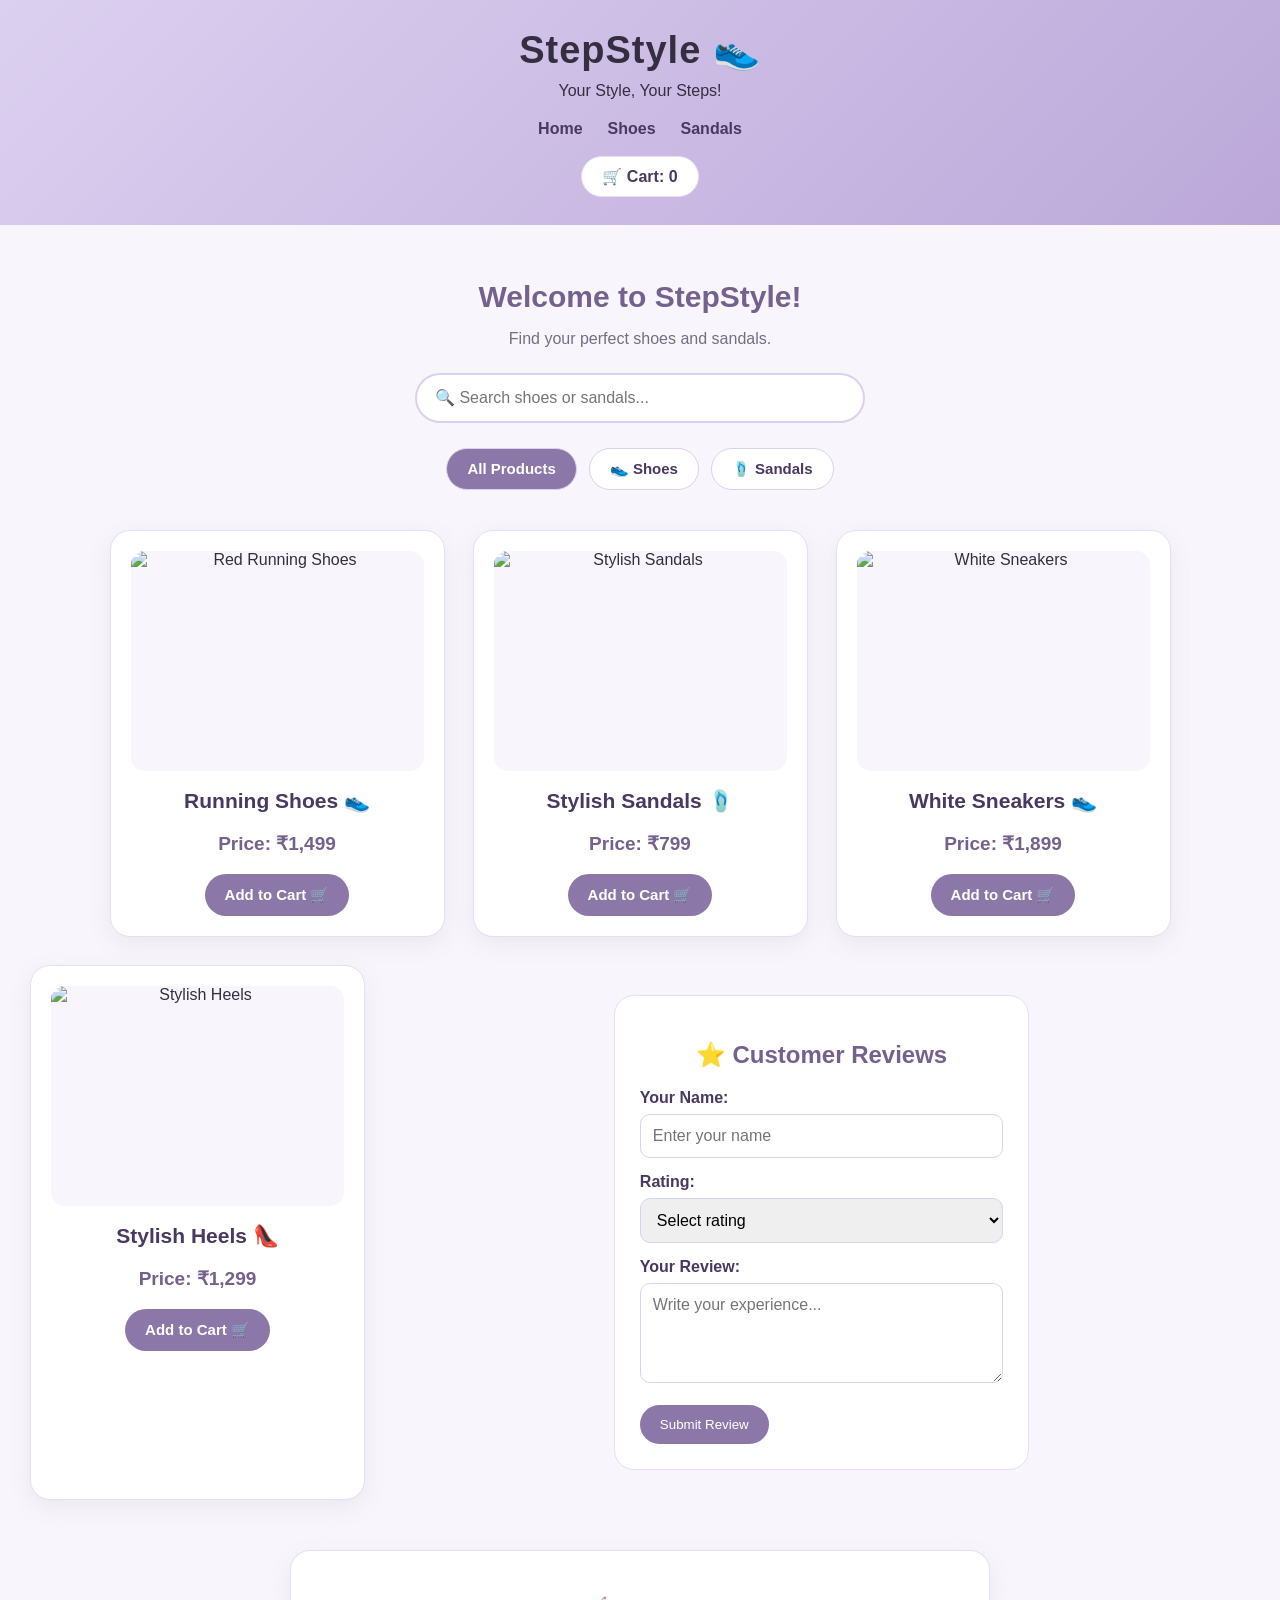
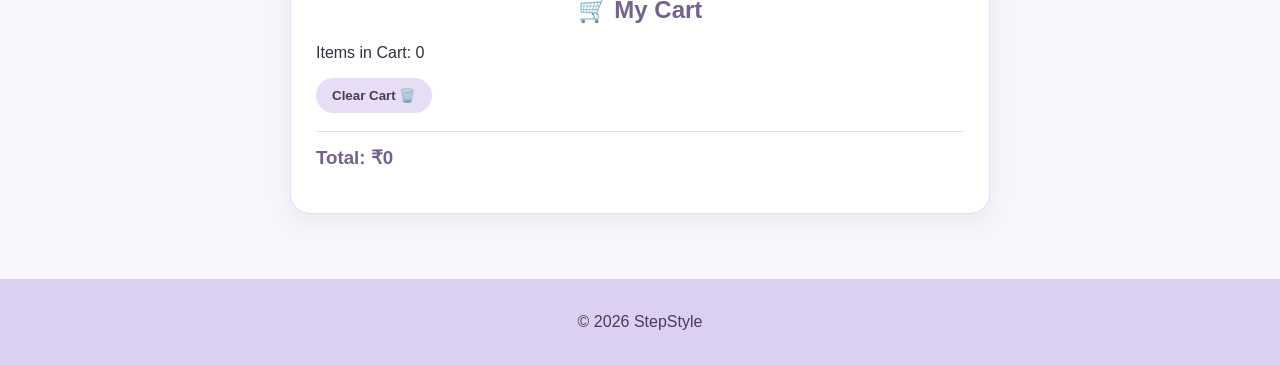
==== index.html @ 9fd386b1 "Move website files to root" ====
<!DOCTYPE html>
<html lang="en">
<head>
    <meta charset="UTF-8">
    <meta name="viewport" content="width=device-width, initial-scale=1.0">
    <title>StepStyle - Shoes & Sandals</title>
    <link rel="stylesheet" href="style.css">
</head>

<body>

    <header>
        <h1>StepStyle 👟</h1>
        <p>Your Style, Your Steps!</p>

        <nav>
            <a href="#">Home</a>
            <a href="#shoes">Shoes</a>
            <a href="#sandals">Sandals</a>
        </nav>
        
<div class="cart-badge">
    🛒 Cart: <span id="header-cart-count">0</span>
</div>

    </header>

    <main>
        <h2>Welcome to StepStyle!</h2>
        <p>Find your perfect shoes and sandals.</p>
        
<div class="search-container">
    <input
        type="text"
        id="searchInput"
        placeholder="🔍 Search shoes or sandals..."
        oninput="searchProducts()"
    >
</div>

<div class="category-filter">
    <button class="category-btn active" onclick="filterCategory('all', this)">
        All Products
    </button>

    <button class="category-btn" onclick="filterCategory('shoes', this)">
        👟 Shoes
    </button>

    <button class="category-btn" onclick="filterCategory('sandals', this)">
        🩴 Sandals
    </button>
</div>

        
<div class="product-container">

    <div class="product-card" id="shoes">
        <img src="https://images.unsplash.com/photo-1542291026-7eec264c27ff?w=500"
             alt="Red Running Shoes">

        <h3>Running Shoes 👟</h3>
        <p>Price: ₹1,499</p>

        <button onclick="addToCart('Running Shoes', 1499)">
            Add to Cart 🛒
        </button>
    </div>

    <div class="product-card" id="sandals">
        <img src="images/sandals.jpg" alt="Stylish Sandals">

        <h3>Stylish Sandals 🩴</h3>
        <p>Price: ₹799</p>

        <button onclick="addToCart('Stylish Sandals', 799)">
            Add to Cart 🛒
        </button>
    </div>
    
<div class="product-card" id="sneakers">
    <img src="https://images.unsplash.com/photo-1552346154-21d32810aba3?w=500"
         alt="White Sneakers">
    <h3>White Sneakers 👟</h3>
    <p>Price: ₹1,899</p>
    <button onclick="addToCart('White Sneakers', 1899)">
        Add to Cart 🛒
    </button>
</div>

<div class="product-card" id="heels">
    <img src="https://images.unsplash.com/photo-1543163521-1bf539c55dd2?w=500"
         alt="Stylish Heels">
    <h3>Stylish Heels 👠</h3>
    <p>Price: ₹1,299</p>
    <button onclick="addToCart('Stylish Heels', 1299)">
        Add to Cart 🛒
    </button>
</div>

<section id="reviews">
    <h2>⭐ Customer Reviews</h2>

    <form id="review-form">
        <label for="review-name">Your Name:</label>
        <input type="text" id="review-name"
               placeholder="Enter your name" required>

        <label for="review-rating">Rating:</label>
        <select id="review-rating" required>
            <option value="">Select rating</option>
            <option value="5">⭐⭐⭐⭐⭐ - Excellent</option>
            <option value="4">⭐⭐⭐⭐ - Very Good</option>
            <option value="3">⭐⭐⭐ - Good</option>
            <option value="2">⭐⭐ - Average</option>
            <option value="1">⭐ - Poor</option>
        </select>

        <label for="review-message">Your Review:</label>
        <textarea id="review-message"
                  placeholder="Write your experience..."
                  required></textarea>

        <button type="submit">Submit Review</button>
    </form>

    <div id="review-list"></div>
</section>

</div>


<section id="cart">
    <h2>🛒 My Cart</h2>
    <p>Items in Cart: <span id="cart-count">0</span></p>
    <ul id="cart-items"></ul>   
<button onclick="clearCart()">Clear Cart 🗑️</button>

    <h3>Total: ₹<span id="cart-total">0</span></h3>
</section>

</main>

<footer>
    <p>© 2026 StepStyle</p>
</footer>

<script src="script.js"></script>
</body>
</html>
---- style.css ----
/* Basic page */
* {
    box-sizing: border-box;
}

body {
    margin: 0;
    font-family: Arial, sans-serif;
    background-color: #F8F6FC;
    color: #352D40;
}

/* Header */
header {
    background: linear-gradient(135deg, #DCD0F0, #BBA8D9);
    color: #352D40;
    text-align: center;
    padding: 28px 15px;
}

header h1 {
    margin: 0;
    font-size: 38px;
    letter-spacing: 1px;
}

header p {
    margin: 10px 0 20px;
}

/* Navigation */
nav {
    display: flex;
    justify-content: center;
    flex-wrap: wrap;
    gap: 25px;
}

nav a {
    color: #49385F;
    text-decoration: none;
    font-weight: bold;
    transition: color 0.3s;
}

nav a:hover {
    color: #75618D;
}

/* Main content */
main {
    padding: 30px 20px;
    text-align: center;
}

main > h2 {
    color: #75618D;
    font-size: 30px;
    margin-bottom: 10px;
}

main > p {
    color: #756D80;
}

/* Product layout */
.product-container {
    display: flex;
    flex-wrap: wrap;
    justify-content: center;
    align-items: stretch;
    gap: 28px;
    padding: 30px 10px;
}

/* Product cards */
.product-card {
    width: 335px;
    max-width: 100%;
    padding: 20px;
    background-color: #FFFFFF;
    border: 1px solid #E7DDF5;
    border-radius: 20px;
    box-shadow: 0 7px 22px rgba(117, 97, 141, 0.10);
    text-align: center;
    transition: box-shadow 0.3s ease;
}

.product-card:hover {
    box-shadow: 0 10px 28px rgba(117, 97, 141, 0.18);
}

/* Product images */
.product-card img {
    display: block;
    width: 100%;
    height: 220px;
    object-fit: contain;
    background-color: #F8F6FC;
    border-radius: 14px;
    margin-bottom: 18px;
}

/* Product name */
.product-card h3 {
    color: #49385F;
    margin: 12px 0;
    font-size: 21px;
}

/* Product price */
.product-card p {
    color: #75618D;
    font-size: 19px;
    font-weight: bold;
}

/* Buttons */
button {
    font-family: inherit;
    cursor: pointer;
}

.product-card button {
    background-color: #8C78A8;
    color: white;
    border: none;
    padding: 12px 20px;
    border-radius: 25px;
    font-size: 15px;
    font-weight: bold;
    transition: background-color 0.3s, box-shadow 0.3s;
}

.product-card button:hover {
    background-color: #75618D;
    box-shadow: 0 4px 12px rgba(117, 97, 141, 0.20);
}

/* Shopping cart */
#cart {
    max-width: 700px;
    margin: 20px auto 35px;
    padding: 25px;
    background-color: #FFFFFF;
    border: 1px solid #E7DDF5;
    border-radius: 20px;
    box-shadow: 0 7px 22px rgba(117, 97, 141, 0.10);
    text-align: left;
}

#cart h2 {
    color: #75618D;
    text-align: center;
}

#cart ul {
    padding-left: 25px;
}

#cart li {
    padding: 10px 0;
    line-height: 1.8;
}

/* Remove button */
#cart li button {
    background-color: #E7DDF5;
    color: #49385F;
    border: none;
    border-radius: 15px;
    padding: 7px 12px;
    margin-left: 8px;
}

#cart li button:hover {
    background-color: #DCD0F0;
}

#cart h3 {
    color: #75618D;
    border-top: 1px solid #E7DDF5;
    padding-top: 15px;
}

/* Footer */
footer {
    background-color: #DCD0F0;
    color: #49385F;
    text-align: center;
    padding: 18px;
}

/* Mobile-friendly design */
@media (max-width: 600px) {
    header h1 {
        font-size: 30px;
    }

    main {
        padding: 20px 12px;
    }

    main > h2 {
        font-size: 25px;
    }

    .product-container {
        flex-direction: column;
        align-items: center;
        padding: 20px 0;
    }

    .product-card {
        width: 100%;
        max-width: 335px;
    }

    #cart {
        margin: 15px 5px 25px;
        padding: 18px;
    }

    #cart li button {
        margin-left: 0;
    }
}

/* Search bar */
.search-container {
    max-width: 450px;
    margin: 25px auto 10px;
}

#searchInput {
    width: 100%;
    padding: 14px 18px;
    border: 2px solid #DCD0F0;
    border-radius: 30px;
    background-color: #FFFFFF;
    color: #352D40;
    font-size: 16px;
    outline: none;
    transition: border-color 0.3s, box-shadow 0.3s;
}

#searchInput:focus {
    border-color: #8C78A8;
    box-shadow: 0 0 10px rgba(140, 120, 168, 0.18);
}

/* Category filter */
.category-filter {
    display: flex;
    justify-content: center;
    flex-wrap: wrap;
    gap: 12px;
    margin: 25px 0 10px;
}

.category-btn {
    padding: 11px 20px;
    border: 1px solid #DCD0F0;
    border-radius: 25px;
    background-color: #FFFFFF;
    color: #49385F;
    font-size: 15px;
    font-weight: bold;
    transition: background-color 0.3s, color 0.3s;
}

.category-btn:hover,
.category-btn.active {
    background-color: #8C78A8;
    color: #FFFFFF;
}

.cart-badge {
    display: inline-block;
    margin-top: 18px;
    padding: 10px 20px;
    background-color: #FFFFFF;
    color: #49385F;
    border: 1px solid #E7DDF5;
    border-radius: 25px;
    font-weight: bold;
}

#cart > button {
    background-color: #E7DDF5;
    color: #49385F;
    border: none;
    border-radius: 20px;
    padding: 10px 16px;
    font-weight: bold;
}

#cart > button:hover {
    background-color: #DCD0F0;
}

#reviews {
    max-width: 700px;
    margin: 30px auto;
    padding: 25px;
    background-color: #FFFFFF;
    border: 1px solid #E7DDF5;
    border-radius: 20px;
    text-align: left;
}

#reviews h2 {
    color: #75618D;
    text-align: center;
}

#review-form label {
    display: block;
    margin-top: 15px;
    font-weight: bold;
    color: #49385F;
}

#review-form input,
#review-form select,
#review-form textarea {
    width: 100%;
    padding: 12px;
    margin-top: 7px;
    border: 1px solid #DCD0F0;
    border-radius: 10px;
    font: inherit;
}

#review-form textarea {
    min-height: 100px;
    resize: vertical;
}

#review-form button {
    margin-top: 18px;
    padding: 12px 20px;
    background-color: #8C78A8;
    color: white;
    border: none;
    border-radius: 20px;
}

.review-item {
    margin-top: 18px;
    padding: 15px;
    background-color: #F8F6FC;
    border-radius: 12px;
}
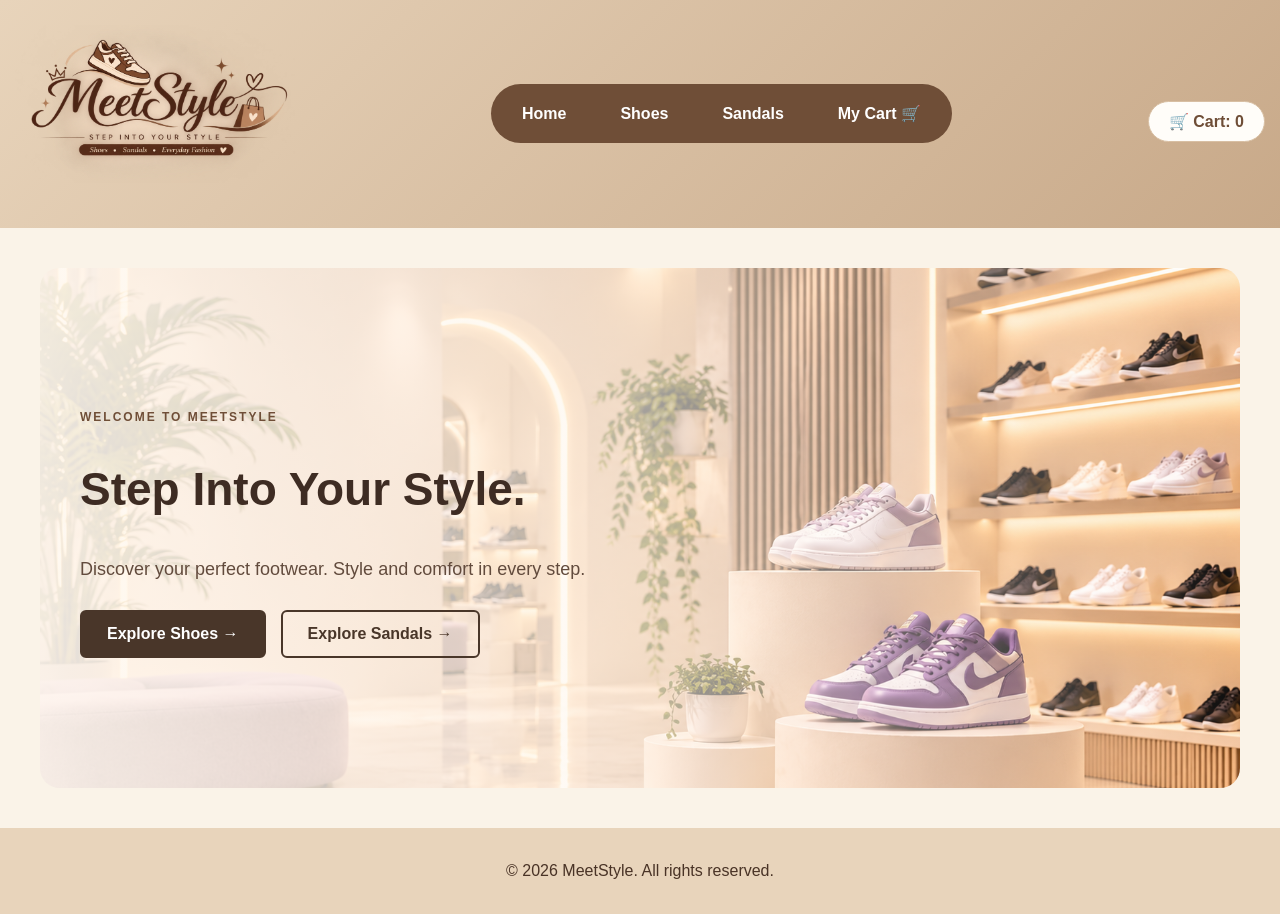
==== commit 1c720e55: "Set MeetStyle as main homepage" ====
--- a/index.html
+++ b/index.html
@@ -1,152 +1,10 @@
-
 <!DOCTYPE html>
-<html lang="en">
+<html>
 <head>
-    <meta charset="UTF-8">
-    <meta name="viewport" content="width=device-width, initial-scale=1.0">
-    <title>StepStyle - Shoes & Sandals</title>
-    <link rel="stylesheet" href="style.css">
+    <title>MeetStyle</title>
+    <meta http-equiv="refresh" content="0; url=HTML_Basic/index.html">
 </head>
-
 <body>
-
-    <header>
-        <h1>StepStyle 👟</h1>
-        <p>Your Style, Your Steps!</p>
-
-        <nav>
-            <a href="#">Home</a>
-            <a href="#shoes">Shoes</a>
-            <a href="#sandals">Sandals</a>
-        </nav>
-        
-<div class="cart-badge">
-    🛒 Cart: <span id="header-cart-count">0</span>
-</div>
-
-    </header>
-
-    <main>
-        <h2>Welcome to StepStyle!</h2>
-        <p>Find your perfect shoes and sandals.</p>
-        
-<div class="search-container">
-    <input
-        type="text"
-        id="searchInput"
-        placeholder="🔍 Search shoes or sandals..."
-        oninput="searchProducts()"
-    >
-</div>
-
-<div class="category-filter">
-    <button class="category-btn active" onclick="filterCategory('all', this)">
-        All Products
-    </button>
-
-    <button class="category-btn" onclick="filterCategory('shoes', this)">
-        👟 Shoes
-    </button>
-
-    <button class="category-btn" onclick="filterCategory('sandals', this)">
-        🩴 Sandals
-    </button>
-</div>
-
-        
-<div class="product-container">
-
-    <div class="product-card" id="shoes">
-        <img src="https://images.unsplash.com/photo-1542291026-7eec264c27ff?w=500"
-             alt="Red Running Shoes">
-
-        <h3>Running Shoes 👟</h3>
-        <p>Price: ₹1,499</p>
-
-        <button onclick="addToCart('Running Shoes', 1499)">
-            Add to Cart 🛒
-        </button>
-    </div>
-
-    <div class="product-card" id="sandals">
-        <img src="images/sandals.jpg" alt="Stylish Sandals">
-
-        <h3>Stylish Sandals 🩴</h3>
-        <p>Price: ₹799</p>
-
-        <button onclick="addToCart('Stylish Sandals', 799)">
-            Add to Cart 🛒
-        </button>
-    </div>
-    
-<div class="product-card" id="sneakers">
-    <img src="https://images.unsplash.com/photo-1552346154-21d32810aba3?w=500"
-         alt="White Sneakers">
-    <h3>White Sneakers 👟</h3>
-    <p>Price: ₹1,899</p>
-    <button onclick="addToCart('White Sneakers', 1899)">
-        Add to Cart 🛒
-    </button>
-</div>
-
-<div class="product-card" id="heels">
-    <img src="https://images.unsplash.com/photo-1543163521-1bf539c55dd2?w=500"
-         alt="Stylish Heels">
-    <h3>Stylish Heels 👠</h3>
-    <p>Price: ₹1,299</p>
-    <button onclick="addToCart('Stylish Heels', 1299)">
-        Add to Cart 🛒
-    </button>
-</div>
-
-<section id="reviews">
-    <h2>⭐ Customer Reviews</h2>
-
-    <form id="review-form">
-        <label for="review-name">Your Name:</label>
-        <input type="text" id="review-name"
-               placeholder="Enter your name" required>
-
-        <label for="review-rating">Rating:</label>
-        <select id="review-rating" required>
-            <option value="">Select rating</option>
-            <option value="5">⭐⭐⭐⭐⭐ - Excellent</option>
-            <option value="4">⭐⭐⭐⭐ - Very Good</option>
-            <option value="3">⭐⭐⭐ - Good</option>
-            <option value="2">⭐⭐ - Average</option>
-            <option value="1">⭐ - Poor</option>
-        </select>
-
-        <label for="review-message">Your Review:</label>
-        <textarea id="review-message"
-                  placeholder="Write your experience..."
-                  required></textarea>
-
-        <button type="submit">Submit Review</button>
-    </form>
-
-    <div id="review-list"></div>
-</section>
-
-</div>
-
-
-<section id="cart">
-    <h2>🛒 My Cart</h2>
-    <p>Items in Cart: <span id="cart-count">0</span></p>
-    <ul id="cart-items"></ul>   
-<button onclick="clearCart()">Clear Cart 🗑️</button>
-
-    <h3>Total: ₹<span id="cart-total">0</span></h3>
-</section>
-
-</main>
-
-<footer>
-    <p>© 2026 StepStyle</p>
-</footer>
-
-<script src="script.js"></script>
+    <p>Opening MeetStyle...</p>
 </body>
-</html>
-
+</html>
